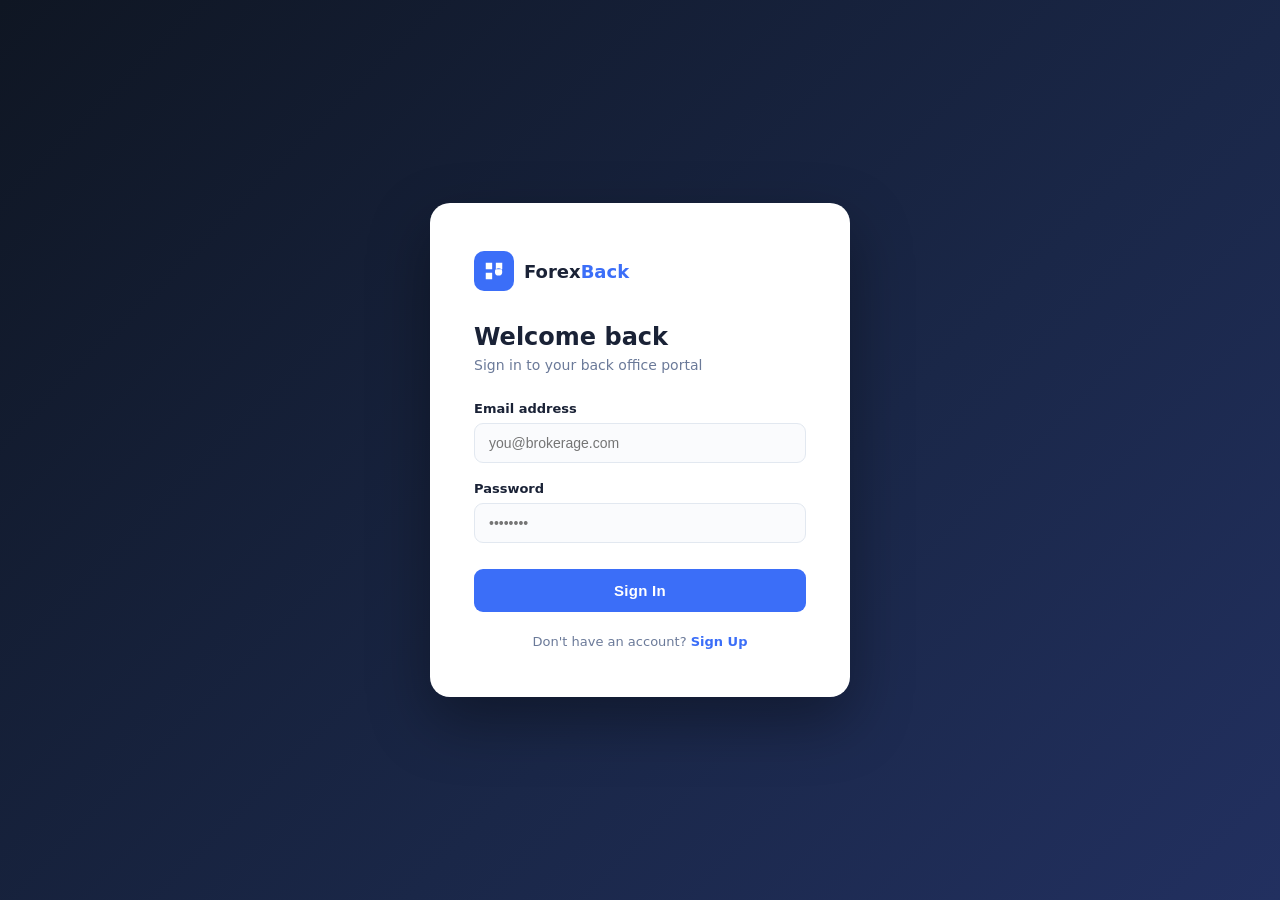
==== index.html @ 6dc507ee "Refactor into separate HTML, CSS, and JS files Split monolithic backoffice-dashboard.html into: - in" ====
<!DOCTYPE html>
<html lang="en">
<head>
  <meta charset="UTF-8" />
  <meta name="viewport" content="width=device-width, initial-scale=1.0" />
  <title>ForexBack — Back Office Portal</title>
  <link rel="stylesheet" href="assets/css/styles.css" />
</head>
<body>

  <!-- ══════════════════════════════════════
       LOGIN SCREEN
  ══════════════════════════════════════ -->
  <div id="screen-login" class="auth-wrap">
    <div class="auth-card">

      <div class="auth-brand">
        <div class="logo-icon">
          <svg viewBox="0 0 24 24"><path d="M3 3h7v7H3zm11 0h7v7h-7zM3 14h7v7H3zm14 3a4 4 0 1 0 0-8 4 4 0 0 0 0 8z"/></svg>
        </div>
        <div class="logo-text">Forex<span>Back</span></div>
      </div>

      <div class="auth-title">Welcome back</div>
      <div class="auth-sub">Sign in to your back office portal</div>

      <div class="form-group">
        <label for="login-email">Email address</label>
        <input type="email" id="login-email" placeholder="you@brokerage.com" />
      </div>

      <div class="form-group">
        <label for="login-pass">Password</label>
        <input type="password" id="login-pass" placeholder="••••••••" />
        <div class="error-msg" id="login-error">Please enter your email and password.</div>
      </div>

      <button class="btn-primary" onclick="doLogin()">Sign In</button>

      <div class="auth-footer">
        Don't have an account? <a onclick="show('screen-signup')">Sign Up</a>
      </div>

    </div>
  </div>


  <!-- ══════════════════════════════════════
       SIGN UP SCREEN
  ══════════════════════════════════════ -->
  <div id="screen-signup" class="auth-wrap hidden">
    <div class="auth-card">

      <div class="auth-brand">
        <div class="logo-icon">
          <svg viewBox="0 0 24 24"><path d="M3 3h7v7H3zm11 0h7v7h-7zM3 14h7v7H3zm14 3a4 4 0 1 0 0-8 4 4 0 0 0 0 8z"/></svg>
        </div>
        <div class="logo-text">Forex<span>Back</span></div>
      </div>

      <div class="auth-title">Create account</div>
      <div class="auth-sub">Join the back office team</div>

      <div class="form-group">
        <label for="signup-name">Full name</label>
        <input type="text" id="signup-name" placeholder="Jane Smith" />
      </div>

      <div class="form-group">
        <label for="signup-email">Email address</label>
        <input type="email" id="signup-email" placeholder="you@brokerage.com" />
      </div>

      <div class="form-group">
        <label for="signup-pass">Password</label>
        <input type="password" id="signup-pass" placeholder="••••••••" />
        <div class="error-msg" id="signup-error">Please fill in all fields.</div>
      </div>

      <button class="btn-primary" onclick="doSignup()">Create Account</button>

      <div class="auth-footer">
        Already have an account? <a onclick="show('screen-login')">Sign In</a>
      </div>

    </div>
  </div>


  <!-- ══════════════════════════════════════
       DASHBOARD SCREEN
  ══════════════════════════════════════ -->
  <div id="screen-dashboard" class="app hidden">

    <!-- ── Sidebar ── -->
    <aside class="sidebar">

      <div class="sb-brand">
        <div class="logo-icon">
          <svg viewBox="0 0 24 24"><path d="M3 3h7v7H3zm11 0h7v7h-7zM3 14h7v7H3zm14 3a4 4 0 1 0 0-8 4 4 0 0 0 0 8z"/></svg>
        </div>
        <div class="logo-text">Forex<span>Back</span></div>
      </div>

      <!-- Main -->
      <div class="sb-section">
        <div class="sb-section-label">Main</div>
        <a class="nav-item active" onclick="setNav(this)">
          <svg viewBox="0 0 24 24" fill="currentColor"><path d="M10 20v-6h4v6h5v-8h3L12 3 2 12h3v8z"/></svg>
          Overview
        </a>
        <a class="nav-item" onclick="setNav(this)">
          <svg viewBox="0 0 24 24" fill="currentColor"><path d="M19 9H5l7 7z"/></svg>
          Withdrawals
          <span class="badge">12</span>
        </a>
        <a class="nav-item" onclick="setNav(this)">
          <svg viewBox="0 0 24 24" fill="currentColor"><path d="M5 15h14L12 8z"/></svg>
          Deposits
        </a>
        <a class="nav-item" onclick="setNav(this)">
          <svg viewBox="0 0 24 24" fill="currentColor"><path d="M6.99 11L3 15l3.99 4v-3H14v-2H6.99v-3zM21 9l-3.99-4v3H10v2h7.01v3L21 9z"/></svg>
          Internal Transfers
        </a>
      </div>

      <!-- Compliance -->
      <div class="sb-section">
        <div class="sb-section-label">Compliance</div>
        <a class="nav-item" onclick="setNav(this)">
          <svg viewBox="0 0 24 24" fill="currentColor"><path d="M12 2l3.09 6.26L22 9.27l-5 4.87 1.18 6.88L12 17.77l-6.18 3.25L7 14.14 2 9.27l6.91-1.01L12 2z"/></svg>
          KYC / AML Review
          <span class="badge">7</span>
        </a>
        <a class="nav-item" onclick="setNav(this)">
          <svg viewBox="0 0 24 24" fill="currentColor"><path d="M14 2H6a2 2 0 0 0-2 2v16a2 2 0 0 0 2 2h12a2 2 0 0 0 2-2V8l-6-6zm-1 1.5L18.5 9H13V3.5zM6 20V4h5v7h7v9H6z"/></svg>
          Documents
        </a>
        <a class="nav-item" onclick="setNav(this)">
          <svg viewBox="0 0 24 24" fill="currentColor"><path d="M1 21h22L12 2 1 21zm12-3h-2v-2h2v2zm0-4h-2v-4h2v4z"/></svg>
          Suspicious Activity
          <span class="badge">3</span>
        </a>
      </div>

      <!-- Accounts -->
      <div class="sb-section">
        <div class="sb-section-label">Accounts</div>
        <a class="nav-item" onclick="setNav(this)">
          <svg viewBox="0 0 24 24" fill="currentColor"><path d="M16 11c1.66 0 2.99-1.34 2.99-3S17.66 5 16 5c-1.66 0-3 1.34-3 3s1.34 3 3 3zm-8 0c1.66 0 2.99-1.34 2.99-3S9.66 5 8 5C6.34 5 5 6.34 5 8s1.34 3 3 3zm0 2c-2.33 0-7 1.17-7 3.5V19h14v-2.5c0-2.33-4.67-3.5-7-3.5zm8 0c-.29 0-.62.02-.97.05 1.16.84 1.97 1.97 1.97 3.45V19h6v-2.5c0-2.33-4.67-3.5-7-3.5z"/></svg>
          Client Accounts
        </a>
        <a class="nav-item" onclick="setNav(this)">
          <svg viewBox="0 0 24 24" fill="currentColor"><path d="M4 10v7h3v-7H4zm6 0v7h3v-7h-3zm-8 12h19v-3H2v3zm14-12v7h3v-7h-3zM11.5 1L2 6v2h19V6l-9.5-5z"/></svg>
          Account Balances
        </a>
        <a class="nav-item" onclick="setNav(this)">
          <svg viewBox="0 0 24 24" fill="currentColor"><path d="M13 3a9 9 0 0 0-9 9H1l3.89 3.89.07.14L9 12H6c0-3.87 3.13-7 7-7s7 3.13 7 7-3.13 7-7 7a6.995 6.995 0 0 1-5.82-3.11l-1.46 1.45A9 9 0 1 0 13 3zm-1 5v5l4.28 2.54.72-1.21L13 12V8h-1z"/></svg>
          Transaction History
        </a>
      </div>

      <!-- Reports -->
      <div class="sb-section">
        <div class="sb-section-label">Reports</div>
        <a class="nav-item" onclick="setNav(this)">
          <svg viewBox="0 0 24 24" fill="currentColor"><path d="M5 9.2h3V19H5V9.2zM10.6 5h2.8v14h-2.8V5zm5.6 8H19v6h-2.8v-6z"/></svg>
          Daily Reports
        </a>
        <a class="nav-item" onclick="setNav(this)">
          <svg viewBox="0 0 24 24" fill="currentColor"><path d="M19 9h-4V3H9v6H5l7 7 7-7zm-8 2V5h2v6h1.17L12 13.17 9.83 11H11zm-6 7h14v2H5v-2z"/></svg>
          Export Data
        </a>
      </div>

      <!-- System -->
      <div class="sb-section">
        <div class="sb-section-label">System</div>
        <a class="nav-item" onclick="setNav(this)">
          <svg viewBox="0 0 24 24" fill="currentColor"><path d="M19.14 12.94c.04-.3.06-.61.06-.94 0-.32-.02-.64-.07-.94l2.03-1.58c.18-.14.23-.41.12-.61l-1.92-3.32a.49.49 0 0 0-.61-.18l-2.39.96c-.5-.38-1.03-.7-1.62-.94l-.36-2.54a.484.484 0 0 0-.48-.41h-3.84c-.24 0-.43.17-.47.41l-.36 2.54c-.59.24-1.13.57-1.62.94l-2.39-.96a.49.49 0 0 0-.61.18L2.98 9.72a.48.48 0 0 0 .12.61l2.03 1.58c-.05.3-.07.62-.07.94s.02.64.07.94l-2.03 1.58a.49.49 0 0 0-.12.61l1.92 3.32c.12.22.41.29.61.18l2.39-.96c.5.38 1.03.7 1.62.94l.36 2.54c.05.24.24.41.48.41h3.84c.24 0 .44-.17.47-.41l.36-2.54c.59-.24 1.13-.56 1.62-.94l2.39.96c.22.08.49 0 .61-.18l1.92-3.32a.48.48 0 0 0-.12-.61l-2.01-1.58zM12 15.6a3.6 3.6 0 1 1 0-7.2 3.6 3.6 0 0 1 0 7.2z"/></svg>
          Settings
        </a>
      </div>

      <!-- User footer -->
      <div class="sb-footer">
        <div class="sb-user">
          <div class="avatar" id="sb-initials">JD</div>
          <div class="sb-user-info">
            <div class="sb-user-name" id="sb-name">Jane Doe</div>
            <div class="sb-user-role">Back Office Staff</div>
          </div>
          <button class="logout-btn" onclick="doLogout()" title="Sign out">
            <svg viewBox="0 0 24 24" fill="currentColor"><path d="M17 7l-1.41 1.41L18.17 11H8v2h10.17l-2.58 2.58L17 17l5-5-5-5zM4 5h8V3H4c-1.1 0-2 .9-2 2v14c0 1.1.9 2 2 2h8v-2H4V5z"/></svg>
          </button>
        </div>
      </div>

    </aside>


    <!-- ── Main content ── -->
    <div class="main">

      <!-- Topbar -->
      <header class="topbar">
        <div class="topbar-title">
          Overview &nbsp;<span>/ Back Office</span>
        </div>

        <div class="topbar-search">
          <svg viewBox="0 0 24 24" fill="currentColor"><path d="M15.5 14h-.79l-.28-.27A6.471 6.471 0 0 0 16 9.5 6.5 6.5 0 1 0 9.5 16c1.61 0 3.09-.59 4.23-1.57l.27.28v.79l5 4.99L20.49 19l-4.99-5zm-6 0C7.01 14 5 11.99 5 9.5S7.01 5 9.5 5 14 7.01 14 9.5 11.99 14 9.5 14z"/></svg>
          <input type="text" placeholder="Search clients, transactions…" />
        </div>

        <div class="topbar-actions">
          <div class="topbar-btn">
            <div class="notif-dot"></div>
            <svg viewBox="0 0 24 24" fill="currentColor"><path d="M12 22c1.1 0 2-.9 2-2h-4a2 2 0 0 0 2 2zm6-6v-5c0-3.07-1.64-5.64-4.5-6.32V4a1.5 1.5 0 0 0-3 0v.68C7.63 5.36 6 7.92 6 11v5l-2 2v1h16v-1l-2-2z"/></svg>
          </div>
          <div class="topbar-btn">
            <svg viewBox="0 0 24 24" fill="currentColor"><path d="M20 2H4c-1.1 0-2 .9-2 2v18l4-4h14c1.1 0 2-.9 2-2V4c0-1.1-.9-2-2-2z"/></svg>
          </div>
          <div class="topbar-avatar" id="top-initials">JD</div>
        </div>
      </header>

      <!-- Page content -->
      <div class="content">
        <div class="page-date" id="page-date"></div>

        <!-- ── Stat cards ── -->
        <div class="stat-grid">

          <div class="stat-card blue">
            <div class="stat-top">
              <div class="stat-label">Pending Withdrawals</div>
              <div class="stat-icon blue">
                <svg viewBox="0 0 24 24" fill="currentColor"><path d="M19 9h-4V3H9v6H5l7 7 7-7zm-8 2V5h2v6h1.17L12 13.17 9.83 11H11zm-6 7h14v2H5v-2z"/></svg>
              </div>
            </div>
            <div class="stat-val">12</div>
            <div class="stat-sub">Total value <b>$84,320</b></div>
          </div>

          <div class="stat-card warn">
            <div class="stat-top">
              <div class="stat-label">KYC Pending</div>
              <div class="stat-icon warn">
                <svg viewBox="0 0 24 24" fill="currentColor"><path d="M12 2l3.09 6.26L22 9.27l-5 4.87 1.18 6.88L12 17.77l-6.18 3.25L7 14.14 2 9.27l6.91-1.01L12 2z"/></svg>
              </div>
            </div>
            <div class="stat-val">7</div>
            <div class="stat-sub"><b class="down">+3</b> since yesterday</div>
          </div>

          <div class="stat-card green">
            <div class="stat-top">
              <div class="stat-label">Deposits Today</div>
              <div class="stat-icon green">
                <svg viewBox="0 0 24 24" fill="currentColor"><path d="M5 15h14L12 8z"/></svg>
              </div>
            </div>
            <div class="stat-val">$142k</div>
            <div class="stat-sub"><b>↑ 18%</b> vs yesterday</div>
          </div>

          <div class="stat-card red">
            <div class="stat-top">
              <div class="stat-label">SAR Alerts</div>
              <div class="stat-icon red">
                <svg viewBox="0 0 24 24" fill="currentColor"><path d="M1 21h22L12 2 1 21zm12-3h-2v-2h2v2zm0-4h-2v-4h2v4z"/></svg>
              </div>
            </div>
            <div class="stat-val">3</div>
            <div class="stat-sub">Require immediate review</div>
          </div>

        </div>

        <!-- ── Middle row ── -->
        <div class="lower-grid">

          <!-- Pending Withdrawals table -->
          <div class="widget">
            <div class="widget-head">
              <h3>Pending Withdrawal Requests</h3>
              <a class="see-all">View all →</a>
            </div>
            <table>
              <thead>
                <tr>
                  <th>Client</th>
                  <th>Amount</th>
                  <th>Method</th>
                  <th>Status</th>
                </tr>
              </thead>
              <tbody>
                <tr>
                  <td>
                    <div>Oliver Chen</div>
                    <div class="sub">ACC-40221</div>
                  </td>
                  <td><div class="amount">$12,500</div></td>
                  <td>Wire</td>
                  <td><span class="pill pending">Pending</span></td>
                </tr>
                <tr>
                  <td>
                    <div>Sarah Muller</div>
                    <div class="sub">ACC-38819</div>
                  </td>
                  <td><div class="amount">$4,200</div></td>
                  <td>SEPA</td>
                  <td><span class="pill review">In Review</span></td>
                </tr>
                <tr>
                  <td>
                    <div>James Kowalski</div>
                    <div class="sub">ACC-51002</div>
                  </td>
                  <td><div class="amount">$31,000</div></td>
                  <td>Wire</td>
                  <td><span class="pill pending">Pending</span></td>
                </tr>
                <tr>
                  <td>
                    <div>Yuki Tanaka</div>
                    <div class="sub">ACC-29445</div>
                  </td>
                  <td><div class="amount">$8,750</div></td>
                  <td>Crypto</td>
                  <td><span class="pill approved">Approved</span></td>
                </tr>
                <tr>
                  <td>
                    <div>Elena Rossi</div>
                    <div class="sub">ACC-61237</div>
                  </td>
                  <td><div class="amount">$2,870</div></td>
                  <td>Card</td>
                  <td><span class="pill rejected">Rejected</span></td>
                </tr>
              </tbody>
            </table>
          </div>

          <!-- KYC / AML queue -->
          <div class="widget">
            <div class="widget-head">
              <h3>KYC / AML Review Queue</h3>
              <a class="see-all">View all →</a>
            </div>
            <div class="kyc-list">
              <div class="kyc-item">
                <div class="kyc-avatar" style="background:linear-gradient(135deg,#6a4df0,#3b6ef8)">MK</div>
                <div class="kyc-info">
                  <div class="kyc-name">Mikhail Kozlov</div>
                  <div class="kyc-doc">Passport + Proof of Address</div>
                </div>
                <div class="kyc-meta">
                  <div class="kyc-time">2 hrs ago</div>
                  <div class="kyc-action">Review →</div>
                </div>
              </div>
              <div class="kyc-item">
                <div class="kyc-avatar" style="background:linear-gradient(135deg,#f59e0b,#ef4444)">AP</div>
                <div class="kyc-info">
                  <div class="kyc-name">Amara Patel</div>
                  <div class="kyc-doc">National ID — image blurry</div>
                </div>
                <div class="kyc-meta">
                  <div class="kyc-time">4 hrs ago</div>
                  <div class="kyc-action">Review →</div>
                </div>
              </div>
              <div class="kyc-item">
                <div class="kyc-avatar" style="background:linear-gradient(135deg,#10b981,#3b6ef8)">RL</div>
                <div class="kyc-info">
                  <div class="kyc-name">Ricardo Lopez</div>
                  <div class="kyc-doc">Source of Funds declaration</div>
                </div>
                <div class="kyc-meta">
                  <div class="kyc-time">6 hrs ago</div>
                  <div class="kyc-action">Review →</div>
                </div>
              </div>
              <div class="kyc-item">
                <div class="kyc-avatar" style="background:linear-gradient(135deg,#ec4899,#8b5cf6)">FO</div>
                <div class="kyc-info">
                  <div class="kyc-name">Fatima Omar</div>
                  <div class="kyc-doc">Utility Bill + Bank Statement</div>
                </div>
                <div class="kyc-meta">
                  <div class="kyc-time">8 hrs ago</div>
                  <div class="kyc-action">Review →</div>
                </div>
              </div>
              <div class="kyc-item">
                <div class="kyc-avatar" style="background:linear-gradient(135deg,#14b8a6,#0ea5e9)">TW</div>
                <div class="kyc-info">
                  <div class="kyc-name">Thomas Wren</div>
                  <div class="kyc-doc">Enhanced Due Diligence</div>
                </div>
                <div class="kyc-meta">
                  <div class="kyc-time">Yesterday</div>
                  <div class="kyc-action">Review →</div>
                </div>
              </div>
            </div>
          </div>

        </div>

        <!-- ── Bottom row ── -->
        <div class="bottom-grid">

          <!-- Activity feed -->
          <div class="widget">
            <div class="widget-head">
              <h3>Recent Activity</h3>
              <a class="see-all">See log →</a>
            </div>
            <div class="activity-list">
              <div class="activity-item">
                <div class="activity-dot" style="background:var(--success)"></div>
                <div>
                  <div class="act-text"><span class="name">You</span> approved withdrawal #WD-8821 for Oliver Chen</div>
                  <div class="act-time">10:42 AM</div>
                </div>
              </div>
              <div class="activity-item">
                <div class="activity-dot" style="background:var(--warn)"></div>
                <div>
                  <div class="act-text"><span class="name">Sarah M.</span> flagged KYC document as unreadable — Amara Patel</div>
                  <div class="act-time">9:15 AM</div>
                </div>
              </div>
              <div class="activity-item">
                <div class="activity-dot" style="background:var(--accent)"></div>
                <div>
                  <div class="act-text">New deposit $18,500 from <span class="name">James Kowalski</span> via Wire</div>
                  <div class="act-time">8:57 AM</div>
                </div>
              </div>
              <div class="activity-item">
                <div class="activity-dot" style="background:var(--danger)"></div>
                <div>
                  <div class="act-text">SAR alert triggered for <span class="name">ACC-77430</span> — unusual deposit pattern</div>
                  <div class="act-time">8:30 AM</div>
                </div>
              </div>
              <div class="activity-item">
                <div class="activity-dot" style="background:var(--success)"></div>
                <div>
                  <div class="act-text"><span class="name">You</span> completed KYC verification for Ricardo Lopez</div>
                  <div class="act-time">Yesterday, 5:12 PM</div>
                </div>
              </div>
              <div class="activity-item">
                <div class="activity-dot" style="background:var(--muted)"></div>
                <div>
                  <div class="act-text">Withdrawal #WD-8807 rejected — <span class="name">Elena Rossi</span> (AML hold)</div>
                  <div class="act-time">Yesterday, 3:44 PM</div>
                </div>
              </div>
            </div>
          </div>

          <!-- Quick actions -->
          <div class="widget">
            <div class="widget-head">
              <h3>Quick Actions</h3>
            </div>
            <div class="qa-grid">
              <button class="qa-btn">
                <svg viewBox="0 0 24 24" fill="currentColor"><path d="M9 16.17L4.83 12l-1.42 1.41L9 19 21 7l-1.41-1.41L9 16.17z"/></svg>
                Approve Withdrawal
              </button>
              <button class="qa-btn">
                <svg viewBox="0 0 24 24" fill="currentColor"><path d="M12 2l3.09 6.26L22 9.27l-5 4.87 1.18 6.88L12 17.77l-6.18 3.25L7 14.14 2 9.27l6.91-1.01L12 2z"/></svg>
                Verify KYC Doc
              </button>
              <button class="qa-btn">
                <svg viewBox="0 0 24 24" fill="currentColor"><path d="M14 2H6a2 2 0 0 0-2 2v16a2 2 0 0 0 2 2h12a2 2 0 0 0 2-2V8l-6-6zm-1 1.5L18.5 9H13V3.5zM6 20V4h5v7h7v9H6z"/></svg>
                Upload Document
              </button>
              <button class="qa-btn">
                <svg viewBox="0 0 24 24" fill="currentColor"><path d="M1 21h22L12 2 1 21zm12-3h-2v-2h2v2zm0-4h-2v-4h2v4z"/></svg>
                File SAR Report
              </button>
              <button class="qa-btn">
                <svg viewBox="0 0 24 24" fill="currentColor"><path d="M20 2H4c-1.1 0-2 .9-2 2v18l4-4h14c1.1 0 2-.9 2-2V4c0-1.1-.9-2-2-2z"/></svg>
                Message Client
              </button>
              <button class="qa-btn">
                <svg viewBox="0 0 24 24" fill="currentColor"><path d="M19 9h-4V3H9v6H5l7 7 7-7zm-8 2V5h2v6h1.17L12 13.17 9.83 11H11zm-6 7h14v2H5v-2z"/></svg>
                Export Report
              </button>
            </div>
          </div>

        </div>
      </div>
      <!-- /content -->

    </div>
    <!-- /main -->

  </div>
  <!-- /screen-dashboard -->

  <script src="assets/js/app.js"></script>
</body>
</html>
---- assets/css/styles.css ----
/* ── Reset & Base ── */
*, *::before, *::after {
  box-sizing: border-box;
  margin: 0;
  padding: 0;
}

:root {
  --bg:          #f0f2f7;
  --sidebar-bg:  #0f1623;
  --sidebar-w:   240px;
  --accent:      #3b6ef8;
  --accent-lite: #ebf0ff;
  --text:        #1a2236;
  --muted:       #6b7a99;
  --card:        #ffffff;
  --border:      #e2e8f0;
  --danger:      #ef4444;
  --warn:        #f59e0b;
  --success:     #10b981;
  --radius:      12px;
  --shadow:      0 2px 12px rgba(0, 0, 0, .08);
  --trans:       .2s ease;
}

body {
  font-family: 'Segoe UI', system-ui, sans-serif;
  background: var(--bg);
  color: var(--text);
  min-height: 100vh;
}

/* ── Utility ── */
.hidden { display: none !important; }

input:focus {
  outline: none;
  border-color: var(--accent) !important;
  box-shadow: 0 0 0 3px rgba(59, 110, 248, .15);
}

/* ════════════════════════════════
   AUTH SCREENS (login / signup)
════════════════════════════════ */
.auth-wrap {
  min-height: 100vh;
  display: flex;
  align-items: center;
  justify-content: center;
  background: linear-gradient(135deg, #0f1623 0%, #1a2748 60%, #223060 100%);
  padding: 24px;
}

.auth-card {
  background: var(--card);
  border-radius: 20px;
  padding: 48px 44px;
  width: 100%;
  max-width: 420px;
  box-shadow: 0 24px 60px rgba(0, 0, 0, .35);
}

.auth-brand {
  display: flex;
  align-items: center;
  gap: 10px;
  margin-bottom: 32px;
}

.auth-brand .logo-icon {
  width: 40px;
  height: 40px;
  background: var(--accent);
  border-radius: 10px;
  display: grid;
  place-items: center;
}

.auth-brand .logo-icon svg { width: 22px; height: 22px; fill: #fff; }
.auth-brand .logo-text { font-size: 18px; font-weight: 700; color: var(--text); }
.auth-brand .logo-text span { color: var(--accent); }

.auth-title { font-size: 24px; font-weight: 700; margin-bottom: 6px; }
.auth-sub   { font-size: 14px; color: var(--muted); margin-bottom: 28px; }

.form-group { margin-bottom: 18px; }

.form-group label {
  display: block;
  font-size: 13px;
  font-weight: 600;
  margin-bottom: 7px;
  color: var(--text);
}

.form-group input {
  width: 100%;
  padding: 11px 14px;
  border: 1.5px solid var(--border);
  border-radius: 9px;
  font-size: 14px;
  color: var(--text);
  background: #fafbfd;
  transition: var(--trans);
}

.btn-primary {
  width: 100%;
  padding: 13px;
  background: var(--accent);
  color: #fff;
  border: none;
  border-radius: 9px;
  font-size: 15px;
  font-weight: 600;
  cursor: pointer;
  margin-top: 8px;
  transition: background var(--trans), transform var(--trans);
  letter-spacing: .3px;
}

.btn-primary:hover  { background: #2a57e0; transform: translateY(-1px); }
.btn-primary:active { transform: translateY(0); }

.auth-footer { text-align: center; margin-top: 22px; font-size: 13px; color: var(--muted); }

.auth-footer a {
  color: var(--accent);
  font-weight: 600;
  text-decoration: none;
  cursor: pointer;
}

.auth-footer a:hover { text-decoration: underline; }

.error-msg { display: none; color: var(--danger); font-size: 13px; margin-top: 6px; }

/* ════════════════════════════════
   DASHBOARD LAYOUT
════════════════════════════════ */
.app { display: flex; height: 100vh; overflow: hidden; }

/* ── Sidebar ── */
.sidebar {
  width: var(--sidebar-w);
  background: var(--sidebar-bg);
  display: flex;
  flex-direction: column;
  flex-shrink: 0;
  padding: 0 0 20px;
  overflow-y: auto;
}

.sb-brand {
  display: flex;
  align-items: center;
  gap: 10px;
  padding: 22px 20px;
  border-bottom: 1px solid rgba(255, 255, 255, .06);
  margin-bottom: 10px;
}

.sb-brand .logo-icon {
  width: 36px;
  height: 36px;
  background: var(--accent);
  border-radius: 9px;
  display: grid;
  place-items: center;
  flex-shrink: 0;
}

.sb-brand .logo-icon svg { width: 20px; height: 20px; fill: #fff; }
.sb-brand .logo-text { font-size: 16px; font-weight: 700; color: #fff; }
.sb-brand .logo-text span { color: #6a9bf4; }

.sb-section { padding: 4px 12px; margin-top: 6px; }

.sb-section-label {
  font-size: 10px;
  font-weight: 700;
  letter-spacing: 1.2px;
  text-transform: uppercase;
  color: rgba(255, 255, 255, .3);
  padding: 0 8px;
  margin-bottom: 6px;
}

.nav-item {
  display: flex;
  align-items: center;
  gap: 10px;
  padding: 10px 12px;
  border-radius: 9px;
  cursor: pointer;
  color: rgba(255, 255, 255, .55);
  font-size: 13.5px;
  font-weight: 500;
  transition: all var(--trans);
  margin-bottom: 2px;
  text-decoration: none;
}

.nav-item svg { width: 17px; height: 17px; flex-shrink: 0; }
.nav-item:hover  { background: rgba(255, 255, 255, .07); color: #fff; }
.nav-item.active { background: var(--accent); color: #fff; }

.nav-item .badge {
  margin-left: auto;
  background: var(--danger);
  color: #fff;
  font-size: 10px;
  font-weight: 700;
  padding: 2px 6px;
  border-radius: 20px;
  min-width: 20px;
  text-align: center;
}

.sb-footer {
  margin-top: auto;
  padding: 16px 20px 0;
  border-top: 1px solid rgba(255, 255, 255, .06);
}

.sb-user {
  display: flex;
  align-items: center;
  gap: 10px;
  padding: 10px;
  border-radius: 10px;
  cursor: pointer;
  transition: background var(--trans);
}

.sb-user:hover { background: rgba(255, 255, 255, .06); }

.sb-user .avatar {
  width: 36px;
  height: 36px;
  border-radius: 50%;
  background: linear-gradient(135deg, #3b6ef8, #6a4df0);
  display: grid;
  place-items: center;
  color: #fff;
  font-weight: 700;
  font-size: 14px;
  flex-shrink: 0;
}

.sb-user-info { flex: 1; min-width: 0; }
.sb-user-name { font-size: 13px; font-weight: 600; color: #fff; white-space: nowrap; overflow: hidden; text-overflow: ellipsis; }
.sb-user-role { font-size: 11px; color: rgba(255, 255, 255, .4); margin-top: 1px; }

.logout-btn {
  background: none;
  border: none;
  cursor: pointer;
  color: rgba(255, 255, 255, .35);
  padding: 4px;
  border-radius: 6px;
  transition: color var(--trans);
}

.logout-btn:hover { color: var(--danger); }
.logout-btn svg  { width: 16px; height: 16px; }

/* ── Main area ── */
.main { flex: 1; display: flex; flex-direction: column; overflow: hidden; }

.topbar {
  background: var(--card);
  padding: 0 28px;
  height: 64px;
  display: flex;
  align-items: center;
  gap: 16px;
  border-bottom: 1px solid var(--border);
  flex-shrink: 0;
}

.topbar-title { font-size: 18px; font-weight: 700; flex: 1; }
.topbar-title span { color: var(--muted); font-weight: 400; font-size: 14px; }

.topbar-search {
  display: flex;
  align-items: center;
  gap: 8px;
  background: var(--bg);
  border: 1.5px solid var(--border);
  border-radius: 9px;
  padding: 8px 14px;
  width: 220px;
  color: var(--muted);
  font-size: 13px;
}

.topbar-search svg { width: 15px; height: 15px; flex-shrink: 0; }
.topbar-search input { border: none; background: none; outline: none; font-size: 13px; color: var(--text); width: 100%; }

.topbar-actions { display: flex; align-items: center; gap: 12px; }

.topbar-btn {
  width: 38px;
  height: 38px;
  background: var(--bg);
  border: 1.5px solid var(--border);
  border-radius: 9px;
  display: grid;
  place-items: center;
  cursor: pointer;
  color: var(--muted);
  position: relative;
  transition: all var(--trans);
}

.topbar-btn:hover { background: var(--accent-lite); border-color: var(--accent); color: var(--accent); }
.topbar-btn svg  { width: 16px; height: 16px; }

.notif-dot {
  position: absolute;
  top: 6px;
  right: 6px;
  width: 7px;
  height: 7px;
  background: var(--danger);
  border-radius: 50%;
  border: 1.5px solid var(--card);
}

.topbar-avatar {
  width: 38px;
  height: 38px;
  border-radius: 50%;
  background: linear-gradient(135deg, #3b6ef8, #6a4df0);
  display: grid;
  place-items: center;
  color: #fff;
  font-weight: 700;
  font-size: 14px;
  cursor: pointer;
}

.content { flex: 1; overflow-y: auto; padding: 28px; }

/* ── Date ── */
.page-date { font-size: 13px; color: var(--muted); margin-bottom: 22px; }

/* ── Stat cards ── */
.stat-grid {
  display: grid;
  grid-template-columns: repeat(4, 1fr);
  gap: 18px;
  margin-bottom: 26px;
}

.stat-card {
  background: var(--card);
  border-radius: var(--radius);
  padding: 22px 20px;
  box-shadow: var(--shadow);
  display: flex;
  flex-direction: column;
  gap: 12px;
  position: relative;
  overflow: hidden;
}

.stat-card::before {
  content: '';
  position: absolute;
  top: 0; left: 0; right: 0;
  height: 3px;
}

.stat-card.blue::before  { background: var(--accent); }
.stat-card.green::before { background: var(--success); }
.stat-card.warn::before  { background: var(--warn); }
.stat-card.red::before   { background: var(--danger); }

.stat-top { display: flex; align-items: flex-start; justify-content: space-between; }

.stat-label {
  font-size: 12px;
  font-weight: 600;
  color: var(--muted);
  text-transform: uppercase;
  letter-spacing: .6px;
}

.stat-icon {
  width: 38px;
  height: 38px;
  border-radius: 9px;
  display: grid;
  place-items: center;
}

.stat-icon svg { width: 18px; height: 18px; }
.stat-icon.blue  { background: #ebf0ff; color: var(--accent); }
.stat-icon.green { background: #d1fae5; color: var(--success); }
.stat-icon.warn  { background: #fef3c7; color: var(--warn); }
.stat-icon.red   { background: #fee2e2; color: var(--danger); }

.stat-val { font-size: 28px; font-weight: 800; letter-spacing: -.5px; }
.stat-sub { font-size: 12px; color: var(--muted); }
.stat-sub b      { color: var(--success); }
.stat-sub b.down { color: var(--danger); }

/* ── Two-column middle row ── */
.lower-grid  { display: grid; grid-template-columns: 1fr 1fr; gap: 20px; margin-bottom: 26px; }
.bottom-grid { display: grid; grid-template-columns: 1fr 1fr; gap: 20px; }

/* ── Widget card ── */
.widget {
  background: var(--card);
  border-radius: var(--radius);
  box-shadow: var(--shadow);
  overflow: hidden;
}

.widget-head {
  padding: 18px 20px;
  border-bottom: 1px solid var(--border);
  display: flex;
  align-items: center;
  justify-content: space-between;
}

.widget-head h3 { font-size: 14px; font-weight: 700; }

.widget-head .see-all {
  font-size: 12px;
  color: var(--accent);
  font-weight: 600;
  cursor: pointer;
  text-decoration: none;
}

.widget-head .see-all:hover { text-decoration: underline; }

/* ── Withdrawals table ── */
table { width: 100%; border-collapse: collapse; }

th {
  text-align: left;
  font-size: 11px;
  font-weight: 700;
  text-transform: uppercase;
  letter-spacing: .6px;
  color: var(--muted);
  padding: 10px 20px;
  background: var(--bg);
  border-bottom: 1px solid var(--border);
}

td {
  padding: 13px 20px;
  font-size: 13px;
  border-bottom: 1px solid var(--border);
  vertical-align: middle;
}

tr:last-child td { border-bottom: none; }
tr:hover td      { background: #f8f9fc; }

.pill {
  display: inline-flex;
  align-items: center;
  gap: 5px;
  padding: 3px 10px;
  border-radius: 20px;
  font-size: 11px;
  font-weight: 700;
}

.pill::before { content: ''; width: 6px; height: 6px; border-radius: 50%; background: currentColor; }
.pill.pending  { background: #fef3c7; color: #92400e; }
.pill.approved { background: #d1fae5; color: #065f46; }
.pill.review   { background: #ede9fe; color: #5b21b6; }
.pill.rejected { background: #fee2e2; color: #991b1b; }

td .amount { font-weight: 700; }
td .sub    { font-size: 11px; color: var(--muted); margin-top: 2px; }

/* ── KYC list ── */
.kyc-list { padding: 6px 0; }

.kyc-item {
  display: flex;
  align-items: center;
  gap: 14px;
  padding: 12px 20px;
  border-bottom: 1px solid var(--border);
  transition: background var(--trans);
  cursor: pointer;
}

.kyc-item:last-child { border-bottom: none; }
.kyc-item:hover      { background: #f8f9fc; }

.kyc-avatar {
  width: 38px;
  height: 38px;
  border-radius: 50%;
  display: grid;
  place-items: center;
  font-weight: 700;
  font-size: 14px;
  color: #fff;
  flex-shrink: 0;
}

.kyc-info { flex: 1; min-width: 0; }
.kyc-name { font-size: 13px; font-weight: 600; }
.kyc-doc  { font-size: 11px; color: var(--muted); margin-top: 2px; }
.kyc-meta { text-align: right; flex-shrink: 0; }
.kyc-time { font-size: 11px; color: var(--muted); }

.kyc-action {
  margin-top: 4px;
  font-size: 11px;
  font-weight: 600;
  color: var(--accent);
  cursor: pointer;
}

/* ── Activity feed ── */
.activity-list { padding: 8px 0; }
.activity-item { display: flex; gap: 12px; padding: 10px 20px; }

.activity-dot {
  width: 8px;
  height: 8px;
  border-radius: 50%;
  margin-top: 5px;
  flex-shrink: 0;
}

.activity-item .act-text { font-size: 13px; line-height: 1.5; }
.activity-item .act-text .name { font-weight: 600; }
.activity-item .act-time { font-size: 11px; color: var(--muted); margin-top: 2px; }

/* ── Quick Actions ── */
.qa-grid {
  display: grid;
  grid-template-columns: 1fr 1fr;
  gap: 10px;
  padding: 16px;
}

.qa-btn {
  display: flex;
  align-items: center;
  gap: 10px;
  padding: 13px 14px;
  border: 1.5px solid var(--border);
  border-radius: 10px;
  cursor: pointer;
  font-size: 13px;
  font-weight: 600;
  color: var(--text);
  background: var(--bg);
  transition: all var(--trans);
  text-align: left;
}

.qa-btn:hover { border-color: var(--accent); background: var(--accent-lite); color: var(--accent); }
.qa-btn svg  { width: 18px; height: 18px; flex-shrink: 0; }

/* ── Scrollbar ── */
::-webkit-scrollbar       { width: 5px; height: 5px; }
::-webkit-scrollbar-track { background: transparent; }
::-webkit-scrollbar-thumb { background: var(--border); border-radius: 99px; }
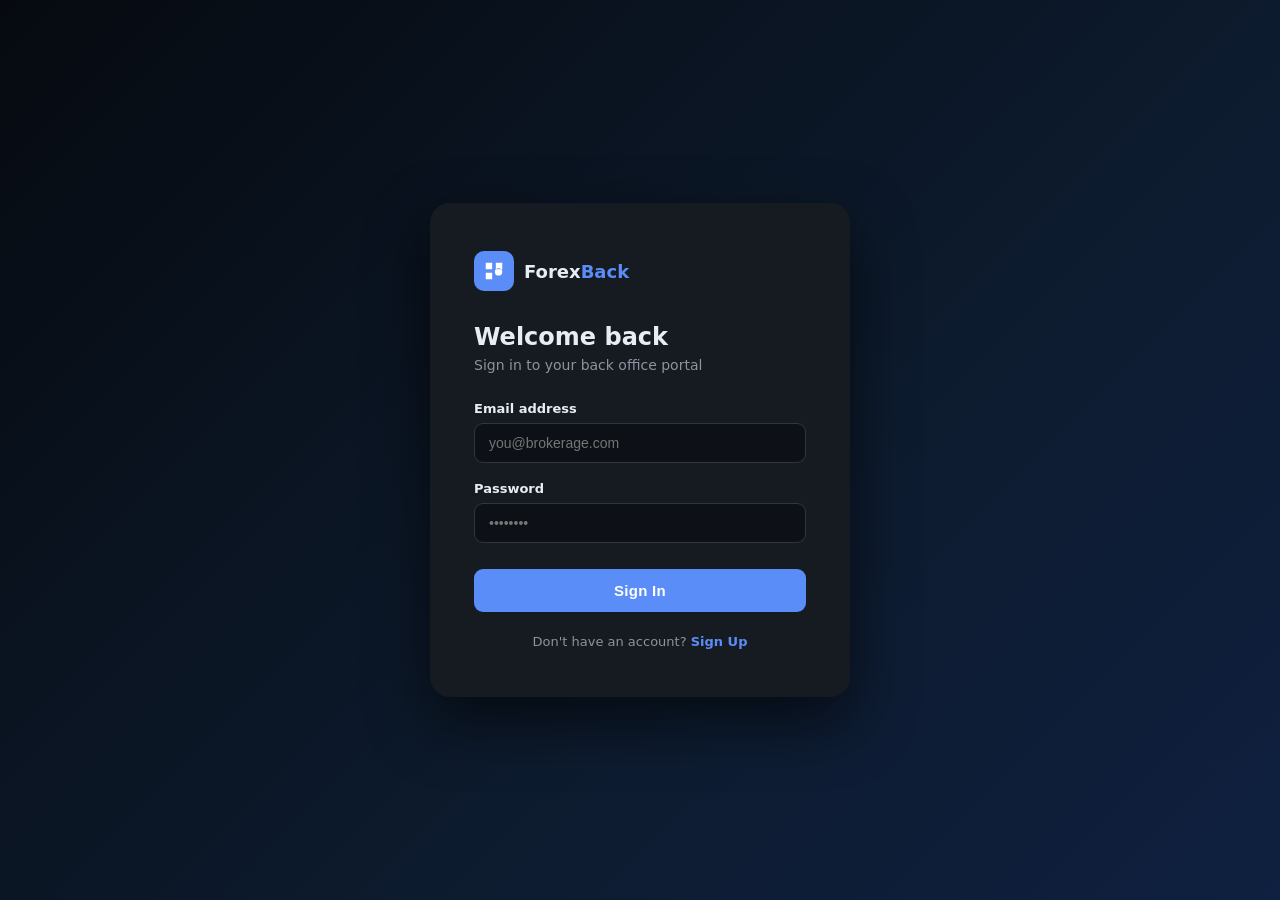
==== commit 758d3e0c: "Add dark mode toggle with daylight auto-switching - Dark luxury theme: #0d1117 base, blue-grey surfa" ====
--- a/index.html
+++ b/index.html
@@ -5,6 +5,20 @@
   <meta name="viewport" content="width=device-width, initial-scale=1.0" />
   <title>ForexBack — Back Office Portal</title>
   <link rel="stylesheet" href="assets/css/styles.css" />
+  <!-- Anti-flash: apply theme before first paint -->
+  <script>
+    (function () {
+      var saved = localStorage.getItem('forexback-theme');
+      var isDark;
+      if (saved === 'dark')       { isDark = true; }
+      else if (saved === 'light') { isDark = false; }
+      else {
+        var h = new Date().getHours();
+        isDark = !(h >= 7 && h < 19); // night = dark
+      }
+      if (isDark) document.documentElement.setAttribute('data-theme', 'dark');
+    })();
+  </script>
 </head>
 <body>
 
@@ -214,6 +228,26 @@
         </div>
 
         <div class="topbar-actions">
+
+          <!-- Dark mode toggle -->
+          <div class="theme-toggle" onclick="toggleTheme()" title="Toggle dark mode (auto by daylight)">
+            <div class="theme-toggle-track">
+              <div class="theme-toggle-knob">
+                <!-- Sun -->
+                <svg class="icon-sun" viewBox="0 0 24 24" fill="currentColor">
+                  <path d="M12 7a5 5 0 1 0 0 10A5 5 0 0 0 12 7zm0-5a1 1 0 0 1 1 1v1a1 1 0 0 1-2 0V3a1 1 0 0 1 1-1zm0 17a1 1 0 0 1 1 1v1a1 1 0 0 1-2 0v-1a1 1 0 0 1 1-1zm10-9a1 1 0 0 1 0 2h-1a1 1 0 0 1 0-2h1zM4 11a1 1 0 0 1 0 2H3a1 1 0 0 1 0-2h1zm14.66-6.07a1 1 0 0 1 0 1.41l-.71.71a1 1 0 1 1-1.41-1.41l.71-.71a1 1 0 0 1 1.41 0zM6.05 17.54a1 1 0 0 1 0 1.41l-.71.71a1 1 0 1 1-1.41-1.41l.71-.71a1 1 0 0 1 1.41 0zm12.62 1.41a1 1 0 0 1-1.41 0l-.71-.71a1 1 0 0 1 1.41-1.41l.71.71a1 1 0 0 1 0 1.41zM5.34 6.34a1 1 0 0 1-1.41 0l-.71-.71A1 1 0 1 1 4.63 4.22l.71.71a1 1 0 0 1 0 1.41z"/>
+                </svg>
+                <!-- Moon -->
+                <svg class="icon-moon" viewBox="0 0 24 24" fill="currentColor">
+                  <path d="M21 12.79A9 9 0 1 1 11.21 3a7 7 0 0 0 9.79 9.79z"/>
+                </svg>
+              </div>
+            </div>
+            <span class="theme-toggle-label" id="theme-label">
+              Auto<span class="auto-badge" id="auto-badge">AUTO</span>
+            </span>
+          </div>
+
           <div class="topbar-btn">
             <div class="notif-dot"></div>
             <svg viewBox="0 0 24 24" fill="currentColor"><path d="M12 22c1.1 0 2-.9 2-2h-4a2 2 0 0 0 2 2zm6-6v-5c0-3.07-1.64-5.64-4.5-6.32V4a1.5 1.5 0 0 0-3 0v.68C7.63 5.36 6 7.92 6 11v5l-2 2v1h16v-1l-2-2z"/></svg>
--- a/assets/css/styles.css
+++ b/assets/css/styles.css
@@ -5,6 +5,9 @@
   padding: 0;
 }
 
+/* ════════════════════════════════
+   LIGHT THEME TOKENS (default)
+════════════════════════════════ */
 :root {
   --bg:          #f0f2f7;
   --sidebar-bg:  #0f1623;
@@ -21,6 +24,50 @@
   --radius:      12px;
   --shadow:      0 2px 12px rgba(0, 0, 0, .08);
   --trans:       .2s ease;
+
+  /* toggle-specific */
+  --toggle-bg:        #e2e8f0;
+  --toggle-knob:      #ffffff;
+  --toggle-icon-sun:  1;
+  --toggle-icon-moon: 0;
+}
+
+/* ════════════════════════════════
+   DARK THEME TOKENS
+   Dark-luxury: deep surfaces, blue-grey tones, vivid accent
+════════════════════════════════ */
+[data-theme="dark"] {
+  --bg:          #0d1117;
+  --sidebar-bg:  #080c12;
+  --accent:      #5b8df8;
+  --accent-lite: #1a2540;
+  --text:        #e6edf3;
+  --muted:       #8b949e;
+  --card:        #161b22;
+  --border:      #30363d;
+  --shadow:      0 2px 16px rgba(0, 0, 0, .4);
+
+  /* toggle-specific */
+  --toggle-bg:        #30363d;
+  --toggle-knob:      #5b8df8;
+  --toggle-icon-sun:  0;
+  --toggle-icon-moon: 1;
+}
+
+/* Smooth theme transition on all elements */
+body,
+body * {
+  transition:
+    background-color .3s ease,
+    border-color     .3s ease,
+    color            .15s ease,
+    box-shadow       .3s ease;
+}
+
+/* Prevent transition flash on page load */
+body.no-transition,
+body.no-transition * {
+  transition: none !important;
 }
 
 body {
@@ -29,6 +76,36 @@
   color: var(--text);
   min-height: 100vh;
 }
+
+/* ── Dark mode — auth gradient stays dark regardless ── */
+[data-theme="dark"] .auth-wrap {
+  background: linear-gradient(135deg, #060a10 0%, #0d1b2e 60%, #0f2040 100%);
+}
+
+[data-theme="dark"] .auth-card {
+  background: var(--card);
+  box-shadow: 0 24px 60px rgba(0, 0, 0, .6);
+}
+
+[data-theme="dark"] .form-group input {
+  background: #0d1117;
+  color: var(--text);
+  border-color: var(--border);
+}
+
+[data-theme="dark"] tr:hover td { background: #1c2128; }
+[data-theme="dark"] th          { background: #0d1117; }
+
+[data-theme="dark"] .topbar-search { background: #0d1117; }
+[data-theme="dark"] .topbar-btn    { background: #1c2128; }
+[data-theme="dark"] .topbar-btn:hover {
+  background: var(--accent-lite);
+  border-color: var(--accent);
+}
+
+[data-theme="dark"] .qa-btn          { background: #1c2128; }
+[data-theme="dark"] .qa-btn:hover    { background: var(--accent-lite); }
+[data-theme="dark"] .kyc-item:hover  { background: #1c2128; }
 
 /* ── Utility ── */
 .hidden { display: none !important; }
@@ -568,6 +645,98 @@
 .qa-btn:hover { border-color: var(--accent); background: var(--accent-lite); color: var(--accent); }
 .qa-btn svg  { width: 18px; height: 18px; flex-shrink: 0; }
 
+/* ── Dark-mode stat icon tints ── */
+[data-theme="dark"] .stat-icon.blue  { background: #1a2540; }
+[data-theme="dark"] .stat-icon.green { background: #0d2118; }
+[data-theme="dark"] .stat-icon.warn  { background: #231a0a; }
+[data-theme="dark"] .stat-icon.red   { background: #220d0d; }
+
+/* ════════════════════════════════
+   THEME TOGGLE PILL
+════════════════════════════════ */
+.theme-toggle {
+  display: flex;
+  align-items: center;
+  gap: 8px;
+  cursor: pointer;
+  user-select: none;
+  padding: 4px 2px;
+}
+
+/* The pill track */
+.theme-toggle-track {
+  position: relative;
+  width: 44px;
+  height: 24px;
+  border-radius: 99px;
+  background: var(--toggle-bg);
+  border: 1.5px solid var(--border);
+  transition: background .3s ease, border-color .3s ease;
+  flex-shrink: 0;
+}
+
+/* The sliding knob */
+.theme-toggle-knob {
+  position: absolute;
+  top: 2px;
+  left: 2px;
+  width: 18px;
+  height: 18px;
+  border-radius: 50%;
+  background: var(--toggle-knob);
+  box-shadow: 0 1px 4px rgba(0, 0, 0, .25);
+  transition: transform .3s cubic-bezier(.34, 1.56, .64, 1), background .3s ease;
+  display: grid;
+  place-items: center;
+}
+
+[data-theme="dark"] .theme-toggle-knob {
+  transform: translateX(20px);
+}
+
+/* Sun icon (visible in light mode) */
+.theme-toggle-knob .icon-sun {
+  position: absolute;
+  width: 10px;
+  height: 10px;
+  color: #f59e0b;
+  opacity: var(--toggle-icon-sun);
+  transition: opacity .2s ease;
+}
+
+/* Moon icon (visible in dark mode) */
+.theme-toggle-knob .icon-moon {
+  position: absolute;
+  width: 9px;
+  height: 9px;
+  color: #e6edf3;
+  opacity: var(--toggle-icon-moon);
+  transition: opacity .2s ease;
+}
+
+/* Auto badge — shown when in auto mode */
+.theme-toggle-label {
+  font-size: 11px;
+  font-weight: 600;
+  color: var(--muted);
+  white-space: nowrap;
+  transition: color .2s ease;
+}
+
+.theme-toggle-label .auto-badge {
+  display: inline-block;
+  font-size: 9px;
+  font-weight: 700;
+  letter-spacing: .4px;
+  text-transform: uppercase;
+  background: var(--accent-lite);
+  color: var(--accent);
+  padding: 1px 5px;
+  border-radius: 4px;
+  margin-left: 4px;
+  vertical-align: middle;
+}
+
 /* ── Scrollbar ── */
 ::-webkit-scrollbar       { width: 5px; height: 5px; }
 ::-webkit-scrollbar-track { background: transparent; }
